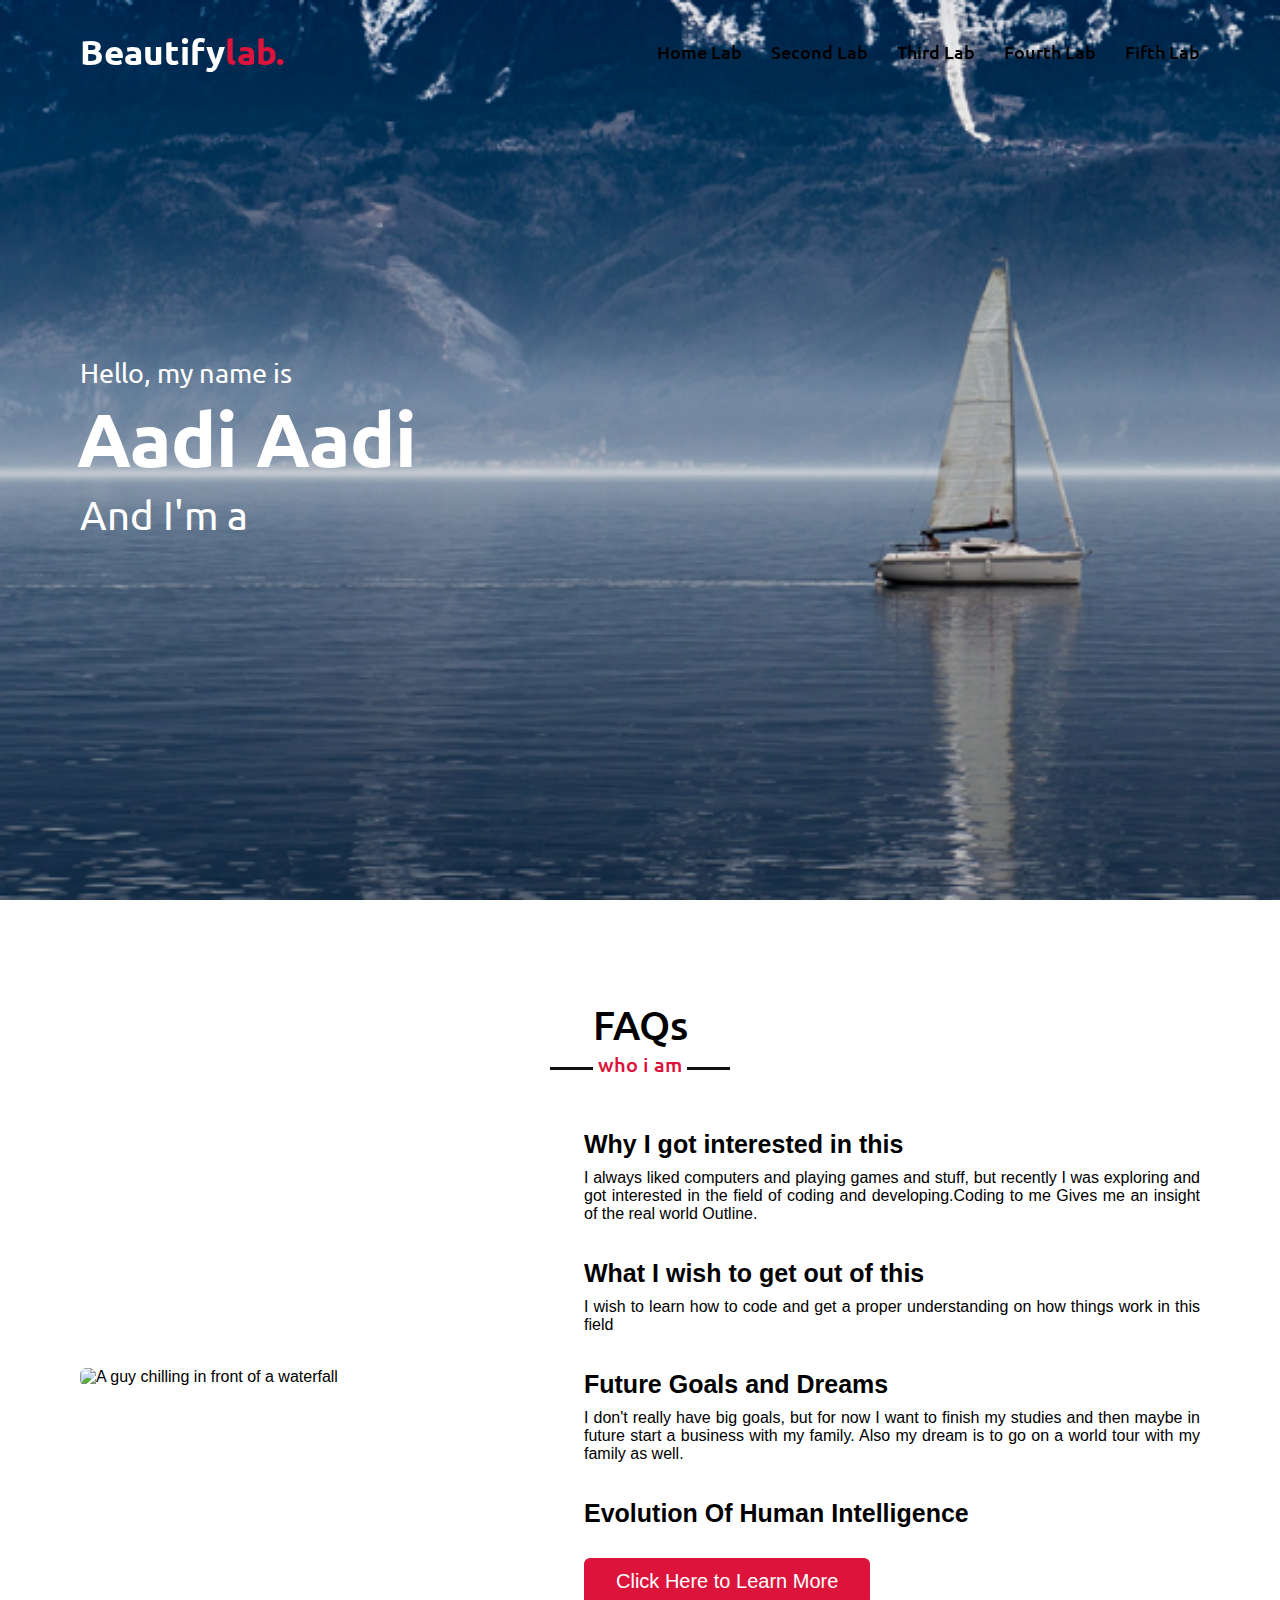
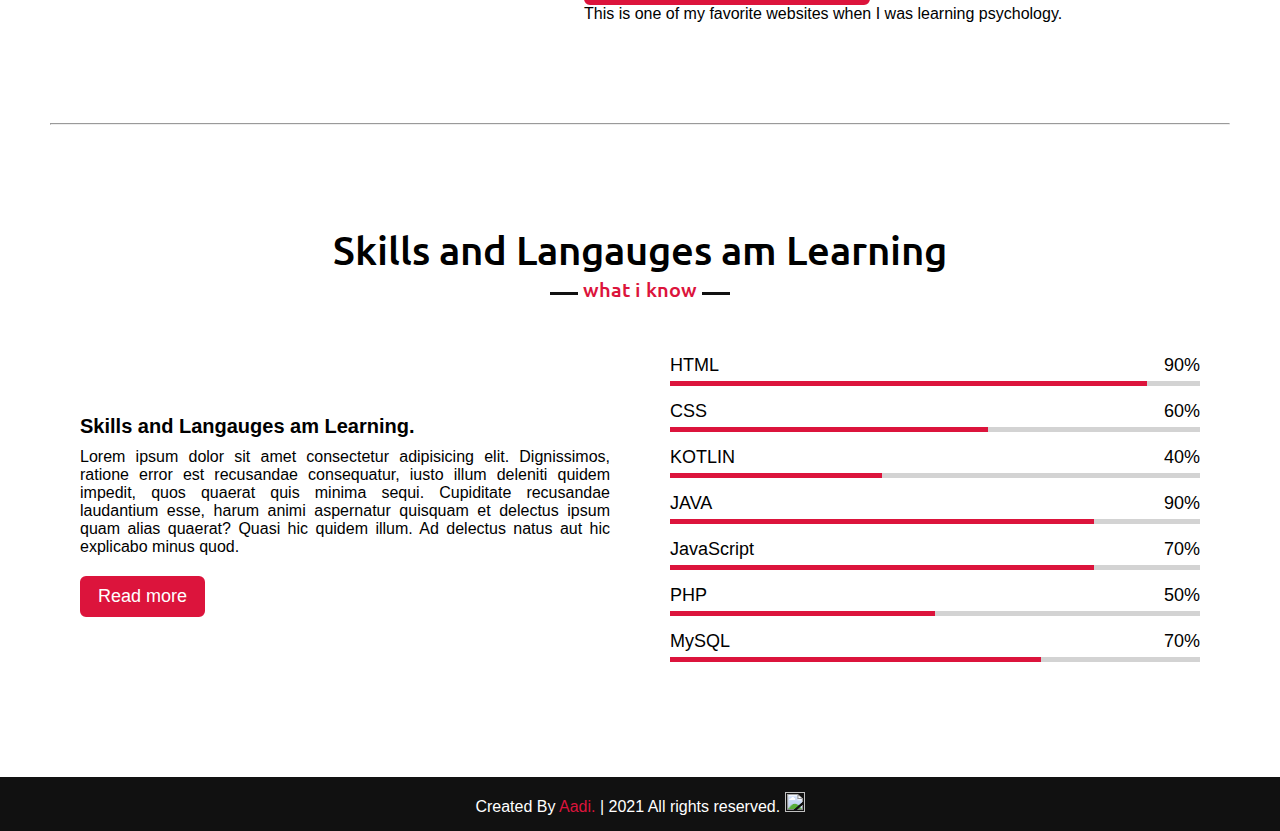
==== fourthlab.html @ 7acdfe8c "first commit" ====
<!DOCTYPE html>
<html lang="en">
<head>
    <meta charset="UTF-8">
    <meta name="viewport" content="width=device-width, initial-scale=1.0">
    <link rel="icon" type="image/png" sizes="16x16" href="images/favicon.ico">


    <title>Fourth Lab</title>
    <link rel="stylesheet" href="style.css">
    <script src="https://kit.fontawesome.com/a076d05399.js"></script>
    <script src="https://code.jquery.com/jquery-3.5.1.min.js"></script>
    <script src="https://cdnjs.cloudflare.com/ajax/libs/typed.js/2.0.11/typed.min.js"></script>
    <script src="https://cdnjs.cloudflare.com/ajax/libs/waypoints/4.0.1/jquery.waypoints.min.js"></script>
    <script src="https://cdnjs.cloudflare.com/ajax/libs/OwlCarousel2/2.3.4/owl.carousel.min.js"></script>
    <link rel="stylesheet" href="https://cdnjs.cloudflare.com/ajax/libs/OwlCarousel2/2.3.4/assets/owl.carousel.min.css"/>

</head>
<body>
    <div class="scroll-up-btn">
        <i class="fas fa-angle-up"></i>
    </div>
    <nav class="navbar">
        <div class="max-width">
            <div class="logo"><a href="#">Beautify<span>lab.</span></a></div>
            <ul class="menu">
                <li><a href="index.html" class="menu-btn">Home Lab</a></li>
                <li><a href="secondlab.html" class="menu-btn">Second Lab</a></li>
                <li><a href="thirdlab.html" class="menu-btn">Third Lab</a></li>
                <li><a href="fourthlab.html" class="menu-btn">Fourth Lab</a></li>
                <li><a href="fifthlab.html" class="menu-btn">Fifth Lab</a></li>
                
            </ul>
            <div class="menu-btn">
                <i class="fas fa-bars"></i>
            </div>
        </div>
    </nav>

    <!-- home section start -->
    <section class="home" id="home">
        <div class="max-width">
            <div class="home-content">
                <div class="text-1">Hello, my name is</div>
                <div class="text-2">Aadi Aadi</div>
                <div class="text-3">And I'm a <span class="typing"></span></div>
                
            </div>
        </div>
    </section>

    <!-- about section start -->
    <section class="about" id="about">
        <div class="max-width">
            <h2 class="title">FAQs</h2>
            <div class="about-content">
                <div class="column left">
                    <img src= "https://p0.pikist.com/photos/853/723/people-man-chill-relax-hammock-nature-landscape-woods-forest.jpg" 
   alt ="A guy chilling in front of a waterfall"
   style="width:300px;">
                </div>
                <div class="column right">
                    <div class="text">Why I got interested in this&nbsp;<span class="typing-2"></span></div>
                    <p>I always liked computers and playing games and stuff, but recently I was exploring and got interested in the field of coding and developing.Coding to me Gives me an insight of the real world Outline.
                    <br>
                    <br>
                    <br>
                     <div class="text">What I wish to get out of this&nbsp;<span class="typing-4"></span></div>
                    <p> I wish to learn how to code and get a proper understanding on how things work in this field 
                    <br>
                    <br>
                    <br>
                     <div class="text">Future Goals and Dreams&nbsp;<span class="typing-3"></span></div>
                    <p> I don't really have big goals, but for now I want to finish my studies and then maybe in future start a business with my family. Also my dream is to go on a world tour with my family as well.
                     <br>
                    <br>
                    <br>
                     <div class="text">Evolution Of Human Intelligence&nbsp;<span class="typing-3"></span></div>
                     <a href= "https://en.wikipedia.org/wiki/Evolution_of_human_intelligence" 
                       target="_blank"> 
                       Click Here to Learn More 
                       </a> 
                         <p> 
                        This is one of my favorite websites when I was learning psychology.  
                       </p>
                  
                </div>
                  
                </div>

                   
                </div>
            </div>
        </div>
    </section>

<hr style="margin-left:50px;margin-right:50px ;">
    <!-- skills section start -->
    <section class="skills" id="skills">
        <div class="max-width">
            <h2 class="title">Skills and Langauges  am Learning</h2>
            <div class="skills-content">
                <div class="column left">
                    <div class="text">Skills and Langauges  am Learning.</div>
                    <p>Lorem ipsum dolor sit amet consectetur adipisicing elit. Dignissimos, ratione error est recusandae consequatur, iusto illum deleniti quidem impedit, quos quaerat quis minima sequi. Cupiditate recusandae laudantium esse, harum animi aspernatur quisquam et delectus ipsum quam alias quaerat? Quasi hic quidem illum. Ad delectus natus aut hic explicabo minus quod.</p>
                    <a href="#">Read more</a>
                </div>
                <div class="column right">
                    <div class="bars">
                        <div class="info">
                            <span>HTML</span>
                            <span>90%</span>
                        </div>
                        <div class="line html"></div>
                    </div>
                    <div class="bars">
                        <div class="info">
                            <span>CSS</span>
                            <span>60%</span>
                        </div>
                        <div class="line css"></div>
                    </div>
                         <div class="bars">
                        <div class="info">
                            <span>KOTLIN</span>
                            <span>40%</span>
                        </div>
                        <div class="line kotlin"></div>
                    </div>
                         <div class="bars">
                        <div class="info">
                            <span>JAVA</span>
                            <span>90%</span>
                        </div>
                        <div class="line java"></div>
                    </div>
                    <div class="bars">
                        <div class="info">
                            <span>JavaScript</span>
                            <span>70%</span>
                        </div>
                        <div class="line js"></div>
                    </div>
                    <div class="bars">
                        <div class="info">
                            <span>PHP</span>
                            <span>50%</span>
                        </div>
                        <div class="line php"></div>
                    </div>
                    <div class="bars">
                        <div class="info">
                            <span>MySQL</span>
                            <span>70%</span>
                        </div>
                        <div class="line mysql"></div>
                    </div>
                </div>
            </div>
        </div>
    </section>


<!-- 
    footer section start -->
    <footer>
        <span>Created By <a href="#" target="_blank">Aadi.</a> | <span class="far fa-copyright"></span> 2021 All rights reserved.</span>
        <img src="images/favicon.ico" width="20px" height="20px">
    </footer>

    <script src="script.js"></script>
</body>
</html>
---- style.css ----
@import url('https://fonts.googleapis.com/css2?family=Poppins:wght@400;500;600;700&family=Ubuntu:wght@400;500;700&display=swap');

*{
    margin: 0;
    padding: 0;
    box-sizing: border-box;
    text-decoration: none;
}
html{
    scroll-behavior: smooth;
}

/* custom scroll bar */
::-webkit-scrollbar {
    width: 10px;
}
::-webkit-scrollbar-track {
    background: #f1f1f1;
}
::-webkit-scrollbar-thumb {
    background: #888;
}

::-webkit-scrollbar-thumb:hover {
    background: #555;
}

/* all similar content styling codes */
section{
    padding: 100px 0;
}
.max-width{
    max-width: 1300px;
    padding: 0 80px;
    margin: auto;
}
.about, .services, .skills, .teams, .contact, footer{
    font-family: 'monospace;', sans-serif;
}
.about .about-content, 
.services .serv-content,
.skills .skills-content,
.contact .contact-content{
    display: flex;
    flex-wrap: wrap;
    align-items: center;
    justify-content: space-between;
}
section .title{
    position: relative;
    text-align: center;
    font-size: 40px;
    font-weight: 500;
    margin-bottom: 60px;
    padding-bottom: 20px;
    font-family: 'Ubuntu', sans-serif;
}
section .title::before{
    content: "";
    position: absolute;
    bottom: 0px;
    left: 50%;
    width: 180px;
    height: 3px;
    background: #111;
    transform: translateX(-50%);
}
section .title::after{
    position: absolute;
    bottom: -8px;
    left: 50%;
    font-size: 20px;
    color: crimson;
    padding: 0 5px;
    background: #fff;
    transform: translateX(-50%);
}

/* navbar styling */
.navbar{
    position: fixed;
    width: 100%;
    z-index: 999;
    padding: 30px 0;
    font-family: 'Ubuntu', sans-serif;
    transition: all 0.3s ease;
}
.navbar.sticky{
    padding: 15px 0;
    background: palevioletred;
}
.navbar .max-width{
    display: flex;
    align-items: center;
    justify-content: space-between;
}
.navbar .logo a{
    color: #fff;
    font-size: 35px;
    font-weight: 600;
}
.navbar .logo a span{ 
    color: crimson;
    transition: all 0.3s ease;
}
.navbar.sticky .logo a span{
    color: #fff;
}
.navbar .menu li{
    list-style: none;
    display: inline-block;
}
.navbar .menu li a{
    display: block;
    color: #000;
    font-size: 18px;
    font-weight: 500;
    margin-left: 25px;
    transition: color 0.3s ease;
}
.navbar .menu li a:hover{
    color: black;
}
.navbar.sticky .menu li a:hover{
    color: #fff;
}

/* menu btn styling */
.menu-btn{
    color: #000;
    font-size: 23px;
    cursor: pointer;
    display: none;
}
.scroll-up-btn{
    position: fixed;
    height: 45px;
    width: 42px;
    background: crimson;
    right: 30px;
    bottom: 10px;
    text-align: center;
    line-height: 45px;
    color: #fff;
    z-index: 9999;
    font-size: 30px;
    border-radius: 6px;
    border-bottom-width: 2px;
    cursor: pointer;
    opacity: 0;
    pointer-events: none;
    transition: all 0.3s ease;
}
.scroll-up-btn.show{
    bottom: 30px;
    opacity: 1;
    pointer-events: auto;
}
.scroll-up-btn:hover{
    filter: brightness(90%);
}

  
/* home section styling */
.home{
    display: flex;
    background-image:url(images/blog4.png); no-repeat center;
    height: 100vh;
    color: #fff;
    min-height: 500px;
    background-size: cover;
    background-attachment: fixed;
    font-family: 'Ubuntu', sans-serif;
}
.home .max-width{
    margin: auto 0 auto 30px;
}
.home .home-content .text-1{
    font-size: 27px;
}
.home .home-content .text-2{
    font-size: 75px;
    font-weight: 600;
    margin-left: -3px;
}
.home .home-content .text-3{
    font-size: 40px;
    margin: 5px 0;
}
.home .home-content .text-3 span{
    color: crimson;
    font-weight: 500;
}
.home .home-content a{
    display: inline-block;
    background: crimson;
    color: #fff;
    font-size: 25px;
    padding: 12px 36px;
    margin-top: 20px;
    font-weight: 400;
    border-radius: 6px;
    border: 2px solid crimson;
    transition: all 0.3s ease;
}
.home .home-content a:hover{
    color: crimson;
    background: none;
}

/* about section styling */
.about .title::after{
    content: "who i am";
}
.about .about-content .left{
    width: 45%;
}
.about .about-content .left img{
    height: 400px;
    width: 400px;
    object-fit: cover;
    border-radius: 6px;
}
.about .about-content .right{
    width: 55%;
}
.about .about-content .right .text{
    font-size: 25px;
    font-weight: 600;
    margin-bottom: 10px;
}
.about .about-content .right .text span{
    color: crimson;
}
.about .about-content .right p{
    text-align: justify;
}
.about .about-content .right a{
    display: inline-block;
    background: crimson;
    color: #fff;
    font-size: 20px;
    font-weight: 500;
    padding: 10px 30px;
    margin-top: 20px;
    border-radius: 6px;
    border: 2px solid crimson;
    transition: all 0.3s ease;
}
.about .about-content .right a:hover{
    color: crimson;
    background: none;
}

/* services section styling */
.services, .teams{
    color:#fff;
    background: #111;
}
.services .title::before,
.teams .title::before{
    background: #fff;
}
.services .title::after,
.teams .title::after{
    background: #111;
    content: "what i provide";
}
.services .serv-content .card{
    width: calc(24% - 20px);
    background: #222;
    text-align: center;
    border-radius: 6px;
    padding: 20px 25px;
    cursor: pointer;
    transition: all 0.3s ease;
}
.services .serv-content .card:hover{
    background: crimson;
}
.services .serv-content .card .box{
    transition: all 0.3s ease;
}
.services .serv-content .card:hover .box{
    transform: scale(1.05);
}
.services .serv-content .card i{
    font-size: 50px;
    color: crimson;
    transition: color 0.3s ease;
}
.services .serv-content .card:hover i{
    color: #fff;
}
.services .serv-content .card .text{
    font-size: 25px;
    font-weight: 500;
    margin: 10px 0 7px 0;
}

/* skills section styling */

.skills .title::after{
    content: "what i know";
}
.skills .skills-content .column{
    width: calc(50% - 30px);
}
.skills .skills-content .left .text{
    font-size: 20px;
    font-weight: 600;
    margin-bottom: 10px;
}
.skills .skills-content .left p{
    text-align: justify;
}
.skills .skills-content .left a{
    display: inline-block;
    background: crimson;
    color: #fff;
    font-size: 18px;
    font-weight: 500;
    padding: 8px 16px;
    margin-top: 20px;
    border-radius: 6px;
    border: 2px solid crimson;
    transition: all 0.3s ease;
}
.skills .skills-content .left a:hover{
    color: crimson;
    background: none;
}
.skills .skills-content .right .bars{
    margin-bottom: 15px;
}
.skills .skills-content .right .info{
    display: flex;
    margin-bottom: 5px;
    align-items: center;
    justify-content: space-between;
}
.skills .skills-content .right span{
    font-weight: 500;
    font-size: 18px;
}
.skills .skills-content .right .line{
    height: 5px;
    width: 100%;
    background: lightgrey;
    position: relative;
}
.skills .skills-content .right .line::before{
    content: "";
    position: absolute;
    height: 100%;
    left: 0;
    top: 0;
    background: crimson;
}
.skills-content .right .html::before{
    width: 90%;
}
.skills-content .right .css::before{
    width: 60%;
}
.skills-content .right .js::before{
    width: 80%;
}
.skills-content .right .kotlin::before{
    width: 40%;
}
.skills-content .right .java::before{
    width: 80%;
}
.skills-content .right .php::before{
    width: 50%;
}
.skills-content .right .mysql::before{
    width: 70%;
}

/* teams section styling */
.teams .title::after{
    content: "who with me";
}
.teams .carousel .card{
    background: #222;
    border-radius: 6px;
    padding: 25px 35px;
    text-align: center;
    overflow: hidden;
    transition: all 0.3s ease;
}
.teams .carousel .card:hover{
    background: crimson;
}
.teams .carousel .card .box{
    display: flex;
    flex-direction: column;
    align-items: center;
    justify-content: center;
    transition: all 0.3s ease;
}
.teams .carousel .card:hover .box{
    transform: scale(1.05);
}
.teams .carousel .card .text{
    font-size: 25px;
    font-weight: 500;
    margin: 10px 0 7px 0;
}
.teams .carousel .card img{
    height: 150px;
    width: 150px;
    object-fit: cover;
    border-radius: 50%;
    border: 5px solid crimson;
    transition: all 0.3s ease;
}
.teams .carousel .card:hover img{
    border-color: #fff;
}
.owl-dots{
    text-align: center;
    margin-top: 20px;
}
.owl-dot{
    height: 13px;
    width: 13px;
    margin: 0 5px;
    outline: none!important;
    border-radius: 50%;
    border: 2px solid crimson!important;
    transition: all 0.3s ease;
}
.owl-dot.active{
    width: 35px;
    border-radius: 14px;
}
.owl-dot.active,
.owl-dot:hover{
    background: crimson!important;
}

/* contact section styling */
.contact .title::after{
    content: "get in touch";
}
.contact .contact-content .column{
    width: calc(50% - 30px);
}
.contact .contact-content .text{
    font-size: 20px;
    font-weight: 600;
    margin-bottom: 10px;
}
.contact .contact-content .left p{
    text-align: justify;
}
.contact .contact-content .left .icons{
    margin: 10px 0;
}
.contact .contact-content .row{
    display: flex;
    height: 65px;
    align-items: center;
}
.contact .contact-content .row .info{
    margin-left: 30px;
}
.contact .contact-content .row i{
    font-size: 25px;
    color: crimson;
}
.contact .contact-content .info .head{
    font-weight: 500;
}
.contact .contact-content .info .sub-title{
    color: #333;
}
.contact .right form .fields{
    display: flex;
}
.contact .right form .field,
.contact .right form .fields .field{
    height: 45px;
    width: 100%;
    margin-bottom: 15px;
}
.contact .right form .textarea{
    height: 80px;
    width: 100%;
}
.contact .right form .name{
    margin-right: 10px;
}
.contact .right form .email{
    margin-left: 10px;  
}
.contact .right form .field input,
.contact .right form .textarea textarea{
    height: 100%;
    width: 100%;
    border: 1px solid lightgrey;
    border-radius: 6px;
    outline: none;
    padding: 0 15px;
    font-size: 17px;
    font-family: 'Poppins', sans-serif;
    transition: all 0.3s ease;
}
.contact .right form .field input:focus,
.contact .right form .textarea textarea:focus{
    border-color: #b3b3b3;
}
.contact .right form .textarea textarea{
    padding-top: 10px;
    resize: none;
}
.contact .right form .button{
    height: 47px;
    width: 170px;
}
.contact .right form .button button{
    width: 100%;
    height: 100%;
    border: 2px solid crimson;
    background: crimson;
    color: #fff;
    outline: none;
    font-size: 20px;
    font-weight: 500;
    border-radius: 6px;
    cursor: pointer;
    transition: all 0.3s ease;
}
.contact .right form .button button:hover{
    color: crimson;
    background: none;
}

/* footer section styling */
footer{
    background: #111;
    padding: 15px 23px;
    color: #fff;
    text-align: center;
}
footer span a{
    color: crimson;
    text-decoration: none;
}
footer span a:hover{
    text-decoration: underline;
}


/* responsive media query start */
@media (max-width: 1300px) {
    .home .max-width{
        margin-left: 0px;
    }
}

@media (max-width: 1104px) {
    .about .about-content .left img{
        height: 350px;
        width: 350px;
    }
}

@media (max-width: 991px) {
    .max-width{
        padding: 0 50px;
    }
}
@media (max-width: 947px){
    .menu-btn{
        display: block;
        z-index: 999;
    }
    .menu-btn i.active:before{
        content: "\f00d";
    }
    .navbar .menu{
        position: fixed;
        height: 100vh;
        width: 100%;
        left: -100%;
        top: 0;
        background: #111;
        text-align: center;
        padding-top: 80px;
        transition: all 0.3s ease;
    }
    .navbar .menu.active{
        left: 0;
    }
    .navbar .menu li{
        display: block;
    }
    .navbar .menu li a{
        display: inline-block;
        margin: 20px 0;
        font-size: 25px;
    }
    .home .home-content .text-2{
        font-size: 70px;
    }
    .home .home-content .text-3{
        font-size: 35px;
    }
    .home .home-content a{
        font-size: 23px;
        padding: 10px 30px;
    }
    .max-width{
        max-width: 930px;
    }
    .about .about-content .column{
        width: 100%;
    }
    .about .about-content .left{
        display: flex;
        justify-content: center;
        margin: 0 auto 60px;
    }
    .about .about-content .right{
        flex: 100%;
    }
    .services .serv-content .card{
        width: calc(50% - 10px);
        margin-bottom: 20px;
    }
    .skills .skills-content .column,
    .contact .contact-content .column{
        width: 100%;
        margin-bottom: 35px;
    }
}

@media (max-width: 690px) {
    .max-width{
        padding: 0 23px;
    }
    .home .home-content .text-2{
        font-size: 60px;
    }
    .home .home-content .text-3{
        font-size: 32px;
    }
    .home .home-content a{
        font-size: 20px;
    }
    .services .serv-content .card{
        width: 100%;
    }
}

@media (max-width: 500px) {
    .home .home-content .text-2{
        font-size: 50px;
    }
    .home .home-content .text-3{
        font-size: 27px;
    }
    .about .about-content .right .text,
    .skills .skills-content .left .text{
        font-size: 19px;
    }
    .contact .right form .fields{
        flex-direction: column;
    }
    .contact .right form .name,
    .contact .right form .email{
        margin: 0;
    }
    .scroll-up-btn{
        right: 15px;
        bottom: 15px;
        height: 38px;
        width: 35px;
        font-size: 23px;
        line-height: 38px;
    }
}
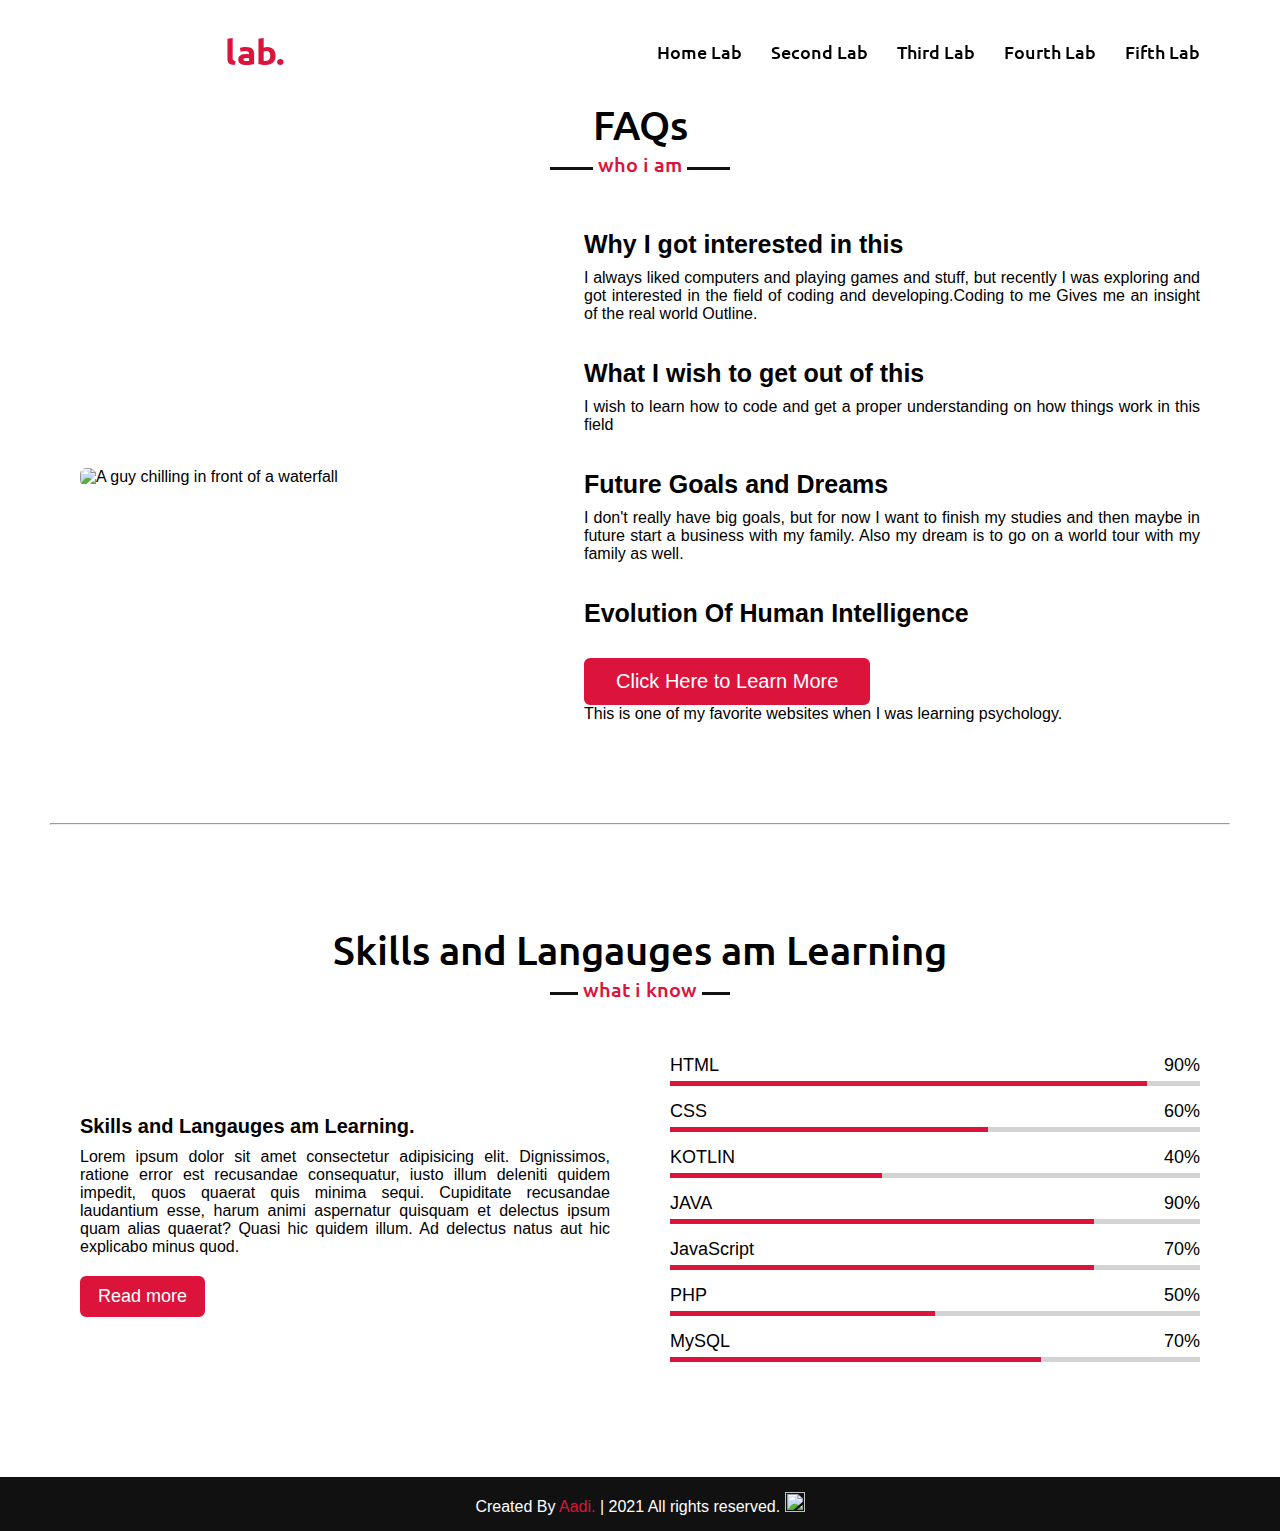
==== commit b99d14ca: "updated" ====
--- a/fourthlab.html
+++ b/fourthlab.html
@@ -38,7 +38,7 @@
     </nav>
 
     <!-- home section start -->
-    <section class="home" id="home">
+    <!-- <section class="home" id="home">
         <div class="max-width">
             <div class="home-content">
                 <div class="text-1">Hello, my name is</div>
@@ -47,7 +47,7 @@
                 
             </div>
         </div>
-    </section>
+    </section> -->
 
     <!-- about section start -->
     <section class="about" id="about">
